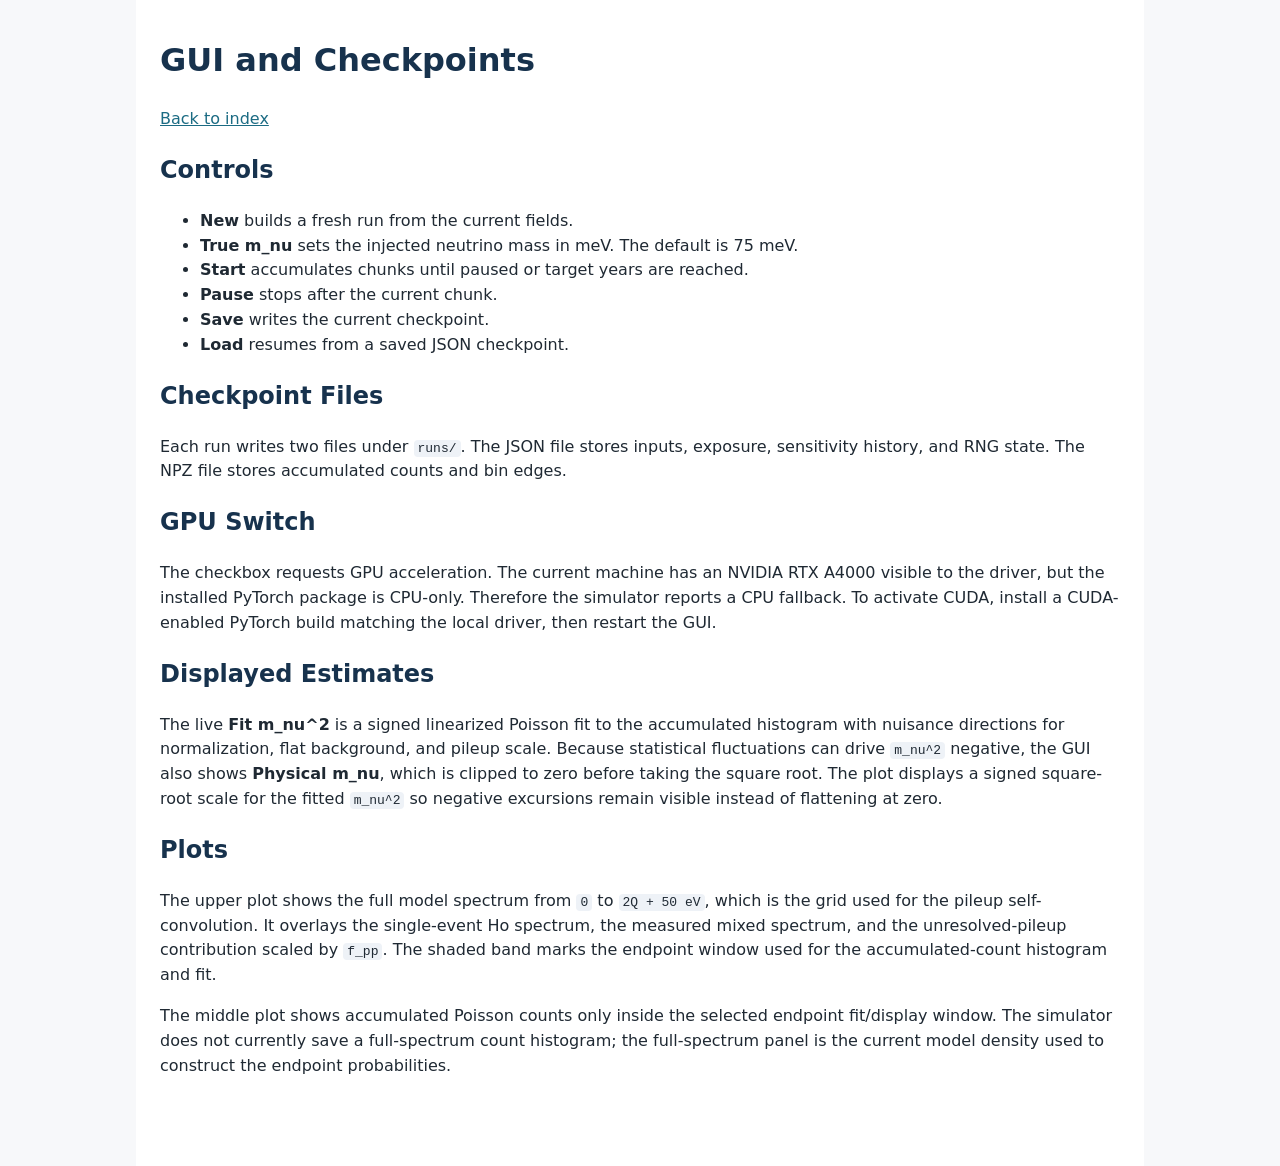
==== docs/gui.html @ d78aed0e "Build Ho-163 KID/TKID simulator GUI with resumable runs and wiki docs" ====
<!doctype html>
<html lang="en">
<head>
  <meta charset="utf-8">
  <meta name="viewport" content="width=device-width, initial-scale=1">
  <title>GUI and Checkpoints</title>
  <link rel="stylesheet" href="style.css">
</head>
<body>
<main>
  <h1>GUI and Checkpoints</h1>
  <p><a href="index.html">Back to index</a></p>

  <h2>Controls</h2>
  <ul>
    <li><strong>New</strong> builds a fresh run from the current fields.</li>
    <li><strong>True m_nu</strong> sets the injected neutrino mass in meV. The default is 75 meV.</li>
    <li><strong>Start</strong> accumulates chunks until paused or target years are reached.</li>
    <li><strong>Pause</strong> stops after the current chunk.</li>
    <li><strong>Save</strong> writes the current checkpoint.</li>
    <li><strong>Load</strong> resumes from a saved JSON checkpoint.</li>
  </ul>

  <h2>Checkpoint Files</h2>
  <p>
    Each run writes two files under <code>runs/</code>. The JSON file stores
    inputs, exposure, sensitivity history, and RNG state. The NPZ file stores
    accumulated counts and bin edges.
  </p>

  <h2>GPU Switch</h2>
  <p>
    The checkbox requests GPU acceleration. The current machine has an NVIDIA
    RTX A4000 visible to the driver, but the installed PyTorch package is
    CPU-only. Therefore the simulator reports a CPU fallback. To activate CUDA,
    install a CUDA-enabled PyTorch build matching the local driver, then restart
    the GUI.
  </p>

  <h2>Displayed Estimates</h2>
  <p>
    The live <strong>Fit m_nu^2</strong> is a signed linearized Poisson fit to
    the accumulated histogram with nuisance directions for normalization, flat
    background, and pileup scale. Because statistical fluctuations can drive
    <code>m_nu^2</code> negative, the GUI also shows <strong>Physical m_nu</strong>,
    which is clipped to zero before taking the square root. The plot displays a
    signed square-root scale for the fitted <code>m_nu^2</code> so negative
    excursions remain visible instead of flattening at zero.
  </p>

  <h2>Plots</h2>
  <p>
    The upper plot shows the full model spectrum from <code>0</code> to
    <code>2Q + 50 eV</code>, which is the grid used for the pileup
    self-convolution. It overlays the single-event Ho spectrum, the measured
    mixed spectrum, and the unresolved-pileup contribution scaled by
    <code>f_pp</code>. The shaded band marks the endpoint window used for the
    accumulated-count histogram and fit.
  </p>
  <p>
    The middle plot shows accumulated Poisson counts only inside the selected
    endpoint fit/display window. The simulator does not currently save a
    full-spectrum count histogram; the full-spectrum panel is the current model
    density used to construct the endpoint probabilities.
  </p>
</main>
</body>
</html>
---- docs/style.css ----
body {
  margin: 0;
  background: #f7f8fa;
  color: #1f2933;
  font-family: system-ui, -apple-system, BlinkMacSystemFont, "Segoe UI", sans-serif;
  line-height: 1.55;
}

main {
  max-width: 960px;
  margin: 0 auto;
  padding: 36px 24px 72px;
  background: white;
  min-height: 100vh;
}

h1, h2 {
  color: #17324d;
}

h1 {
  margin-top: 0;
}

nav {
  display: flex;
  gap: 12px;
  flex-wrap: wrap;
  margin: 24px 0;
}

a {
  color: #1b6b83;
}

nav a {
  border: 1px solid #ccd6df;
  border-radius: 6px;
  padding: 8px 10px;
  text-decoration: none;
  background: #f2f6f8;
}

code {
  background: #eef2f7;
  border-radius: 4px;
  padding: 1px 4px;
}

pre {
  background: #15202b;
  color: #eef6f8;
  border-radius: 8px;
  padding: 14px;
  overflow-x: auto;
}
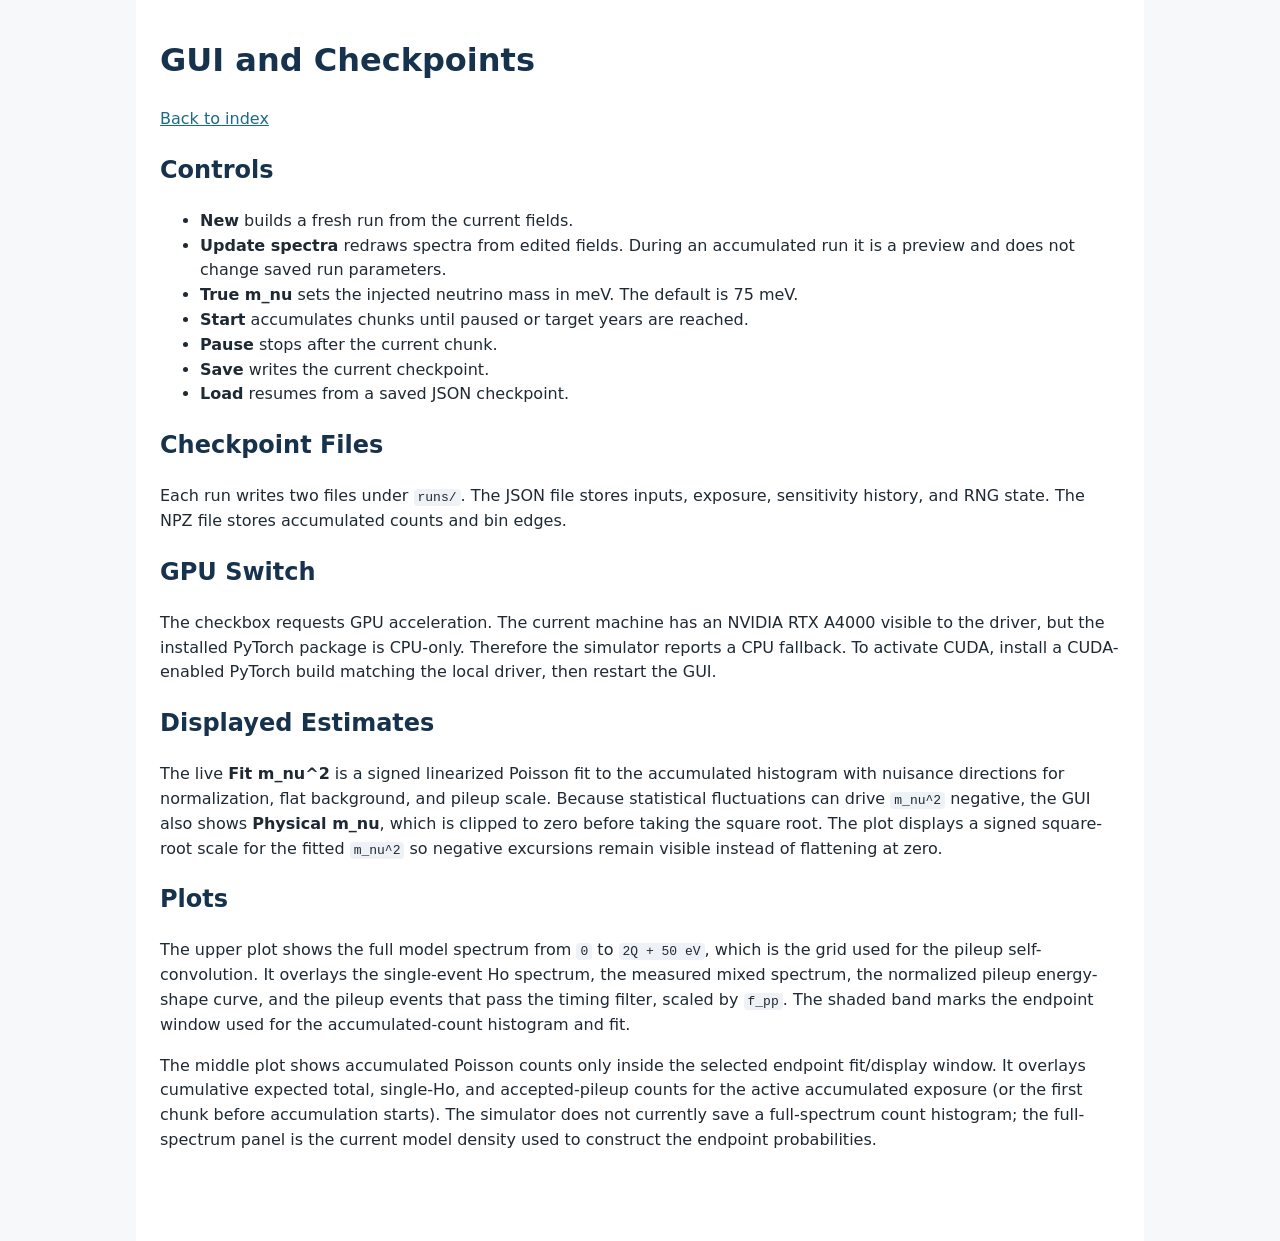
==== commit 3977119e: "Add fit controls and expanded simulation plots" ====
--- a/docs/gui.html
+++ b/docs/gui.html
@@ -14,6 +14,7 @@
   <h2>Controls</h2>
   <ul>
     <li><strong>New</strong> builds a fresh run from the current fields.</li>
+    <li><strong>Update spectra</strong> redraws spectra from edited fields. During an accumulated run it is a preview and does not change saved run parameters.</li>
     <li><strong>True m_nu</strong> sets the injected neutrino mass in meV. The default is 75 meV.</li>
     <li><strong>Start</strong> accumulates chunks until paused or target years are reached.</li>
     <li><strong>Pause</strong> stops after the current chunk.</li>
@@ -53,15 +54,19 @@
     The upper plot shows the full model spectrum from <code>0</code> to
     <code>2Q + 50 eV</code>, which is the grid used for the pileup
     self-convolution. It overlays the single-event Ho spectrum, the measured
-    mixed spectrum, and the unresolved-pileup contribution scaled by
-    <code>f_pp</code>. The shaded band marks the endpoint window used for the
-    accumulated-count histogram and fit.
+    mixed spectrum, the normalized pileup energy-shape curve, and the pileup
+    events that pass the timing filter, scaled by <code>f_pp</code>. The shaded
+    band marks the endpoint window used for the accumulated-count histogram and
+    fit.
   </p>
   <p>
     The middle plot shows accumulated Poisson counts only inside the selected
-    endpoint fit/display window. The simulator does not currently save a
-    full-spectrum count histogram; the full-spectrum panel is the current model
-    density used to construct the endpoint probabilities.
+    endpoint fit/display window. It overlays cumulative expected total,
+    single-Ho, and accepted-pileup counts for the active accumulated exposure
+    (or the first chunk before accumulation starts). The simulator does not
+    currently save a full-spectrum count
+    histogram; the full-spectrum panel is the current model density used to
+    construct the endpoint probabilities.
   </p>
 </main>
 </body>
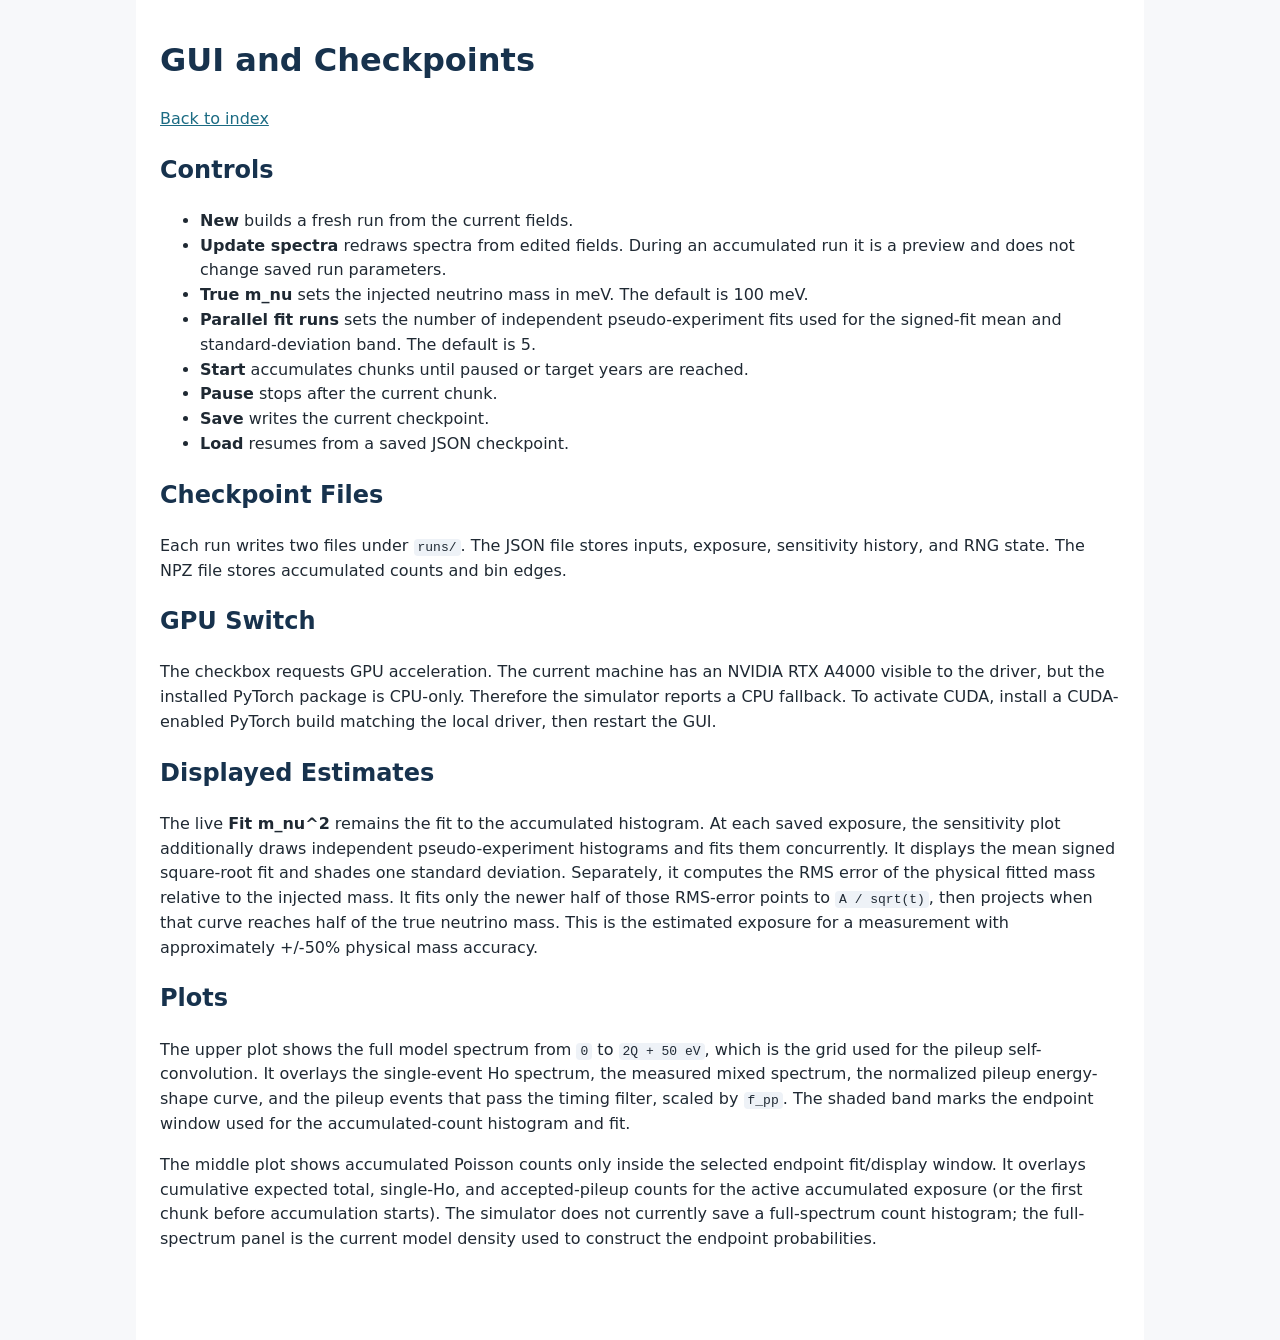
==== commit 2a8f489e: "Update simulator fitting and GUI metrics" ====
--- a/docs/gui.html
+++ b/docs/gui.html
@@ -15,7 +15,8 @@
   <ul>
     <li><strong>New</strong> builds a fresh run from the current fields.</li>
     <li><strong>Update spectra</strong> redraws spectra from edited fields. During an accumulated run it is a preview and does not change saved run parameters.</li>
-    <li><strong>True m_nu</strong> sets the injected neutrino mass in meV. The default is 75 meV.</li>
+    <li><strong>True m_nu</strong> sets the injected neutrino mass in meV. The default is 100 meV.</li>
+    <li><strong>Parallel fit runs</strong> sets the number of independent pseudo-experiment fits used for the signed-fit mean and standard-deviation band. The default is 5.</li>
     <li><strong>Start</strong> accumulates chunks until paused or target years are reached.</li>
     <li><strong>Pause</strong> stops after the current chunk.</li>
     <li><strong>Save</strong> writes the current checkpoint.</li>
@@ -40,13 +41,15 @@
 
   <h2>Displayed Estimates</h2>
   <p>
-    The live <strong>Fit m_nu^2</strong> is a signed linearized Poisson fit to
-    the accumulated histogram with nuisance directions for normalization, flat
-    background, and pileup scale. Because statistical fluctuations can drive
-    <code>m_nu^2</code> negative, the GUI also shows <strong>Physical m_nu</strong>,
-    which is clipped to zero before taking the square root. The plot displays a
-    signed square-root scale for the fitted <code>m_nu^2</code> so negative
-    excursions remain visible instead of flattening at zero.
+    The live <strong>Fit m_nu^2</strong> remains the fit to the accumulated
+    histogram. At each saved exposure, the sensitivity plot additionally draws
+    independent pseudo-experiment histograms and fits them concurrently. It
+    displays the mean signed square-root fit and shades one standard deviation.
+    Separately, it computes the RMS error of the physical fitted mass relative
+    to the injected mass. It fits only the newer half of those RMS-error points
+    to <code>A / sqrt(t)</code>, then projects when that curve reaches half of
+    the true neutrino mass. This is the estimated exposure for a measurement
+    with approximately +/-50% physical mass accuracy.
   </p>
 
   <h2>Plots</h2>
